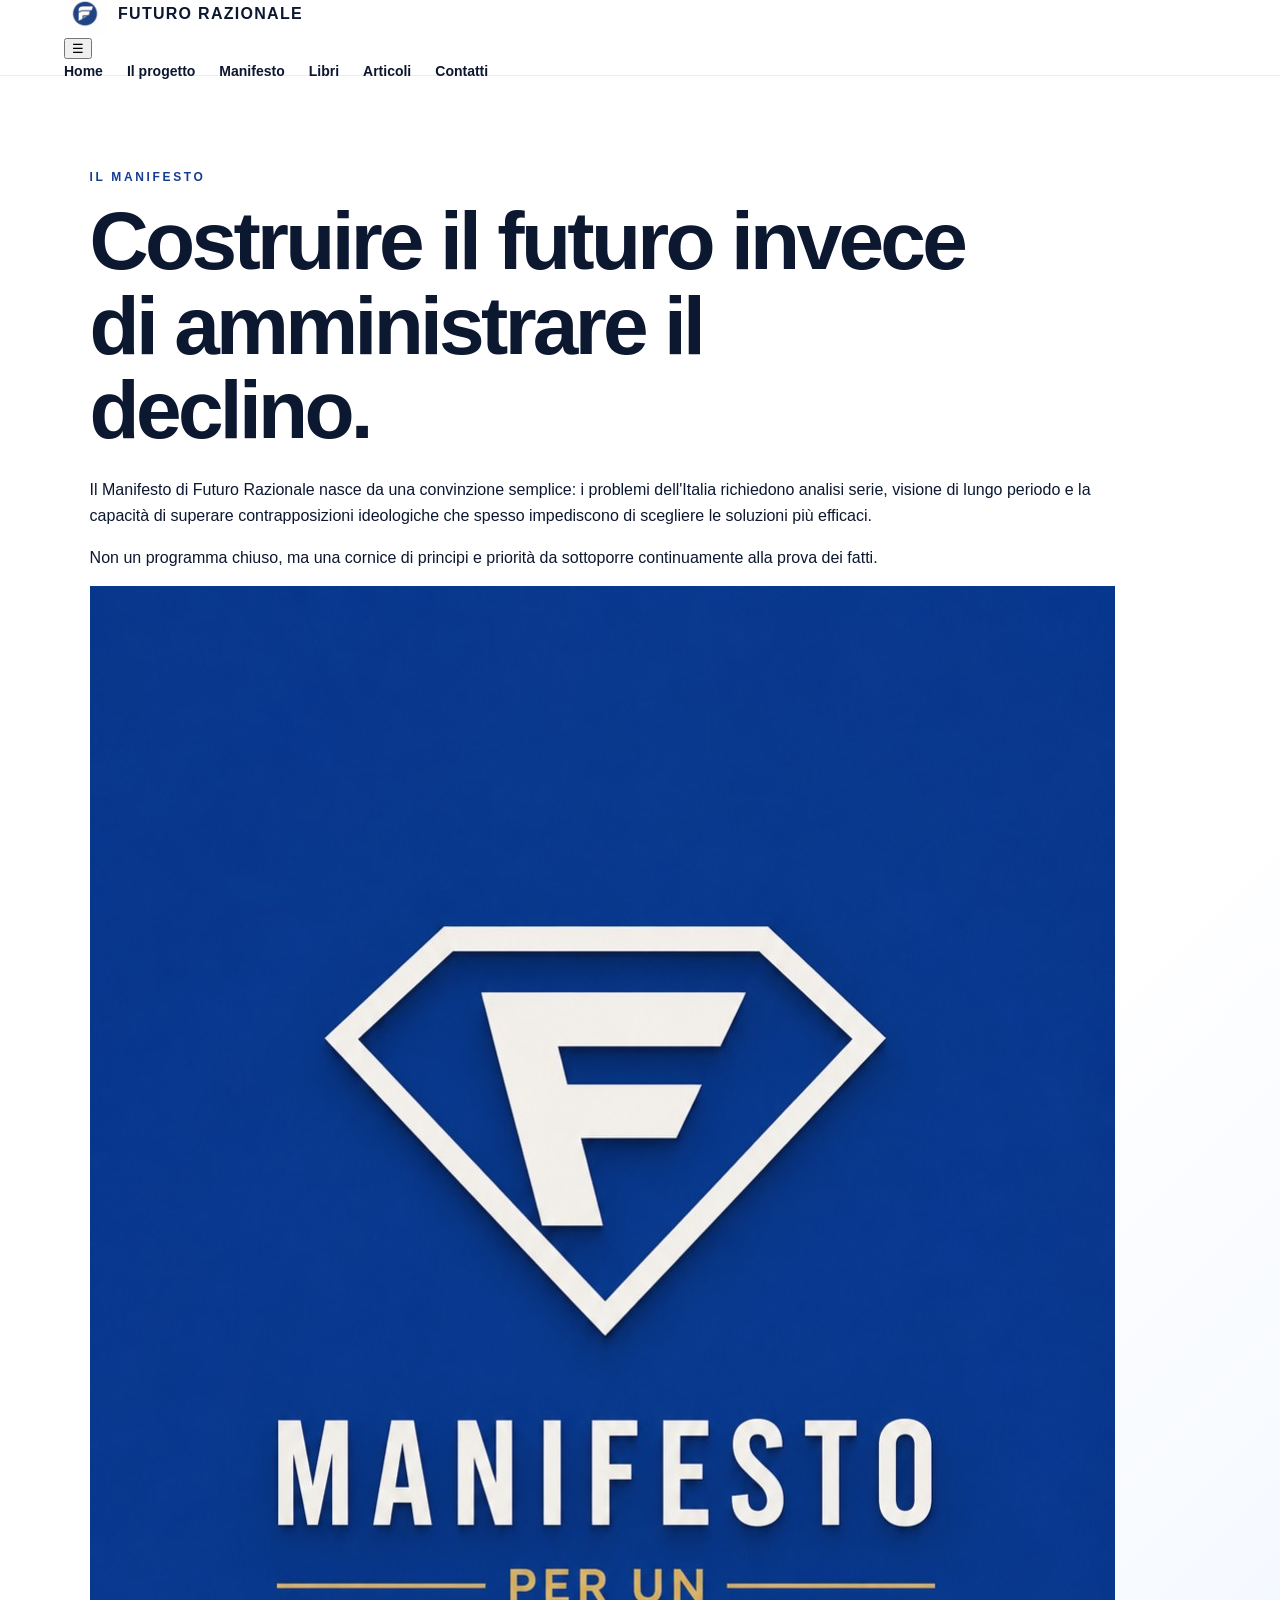
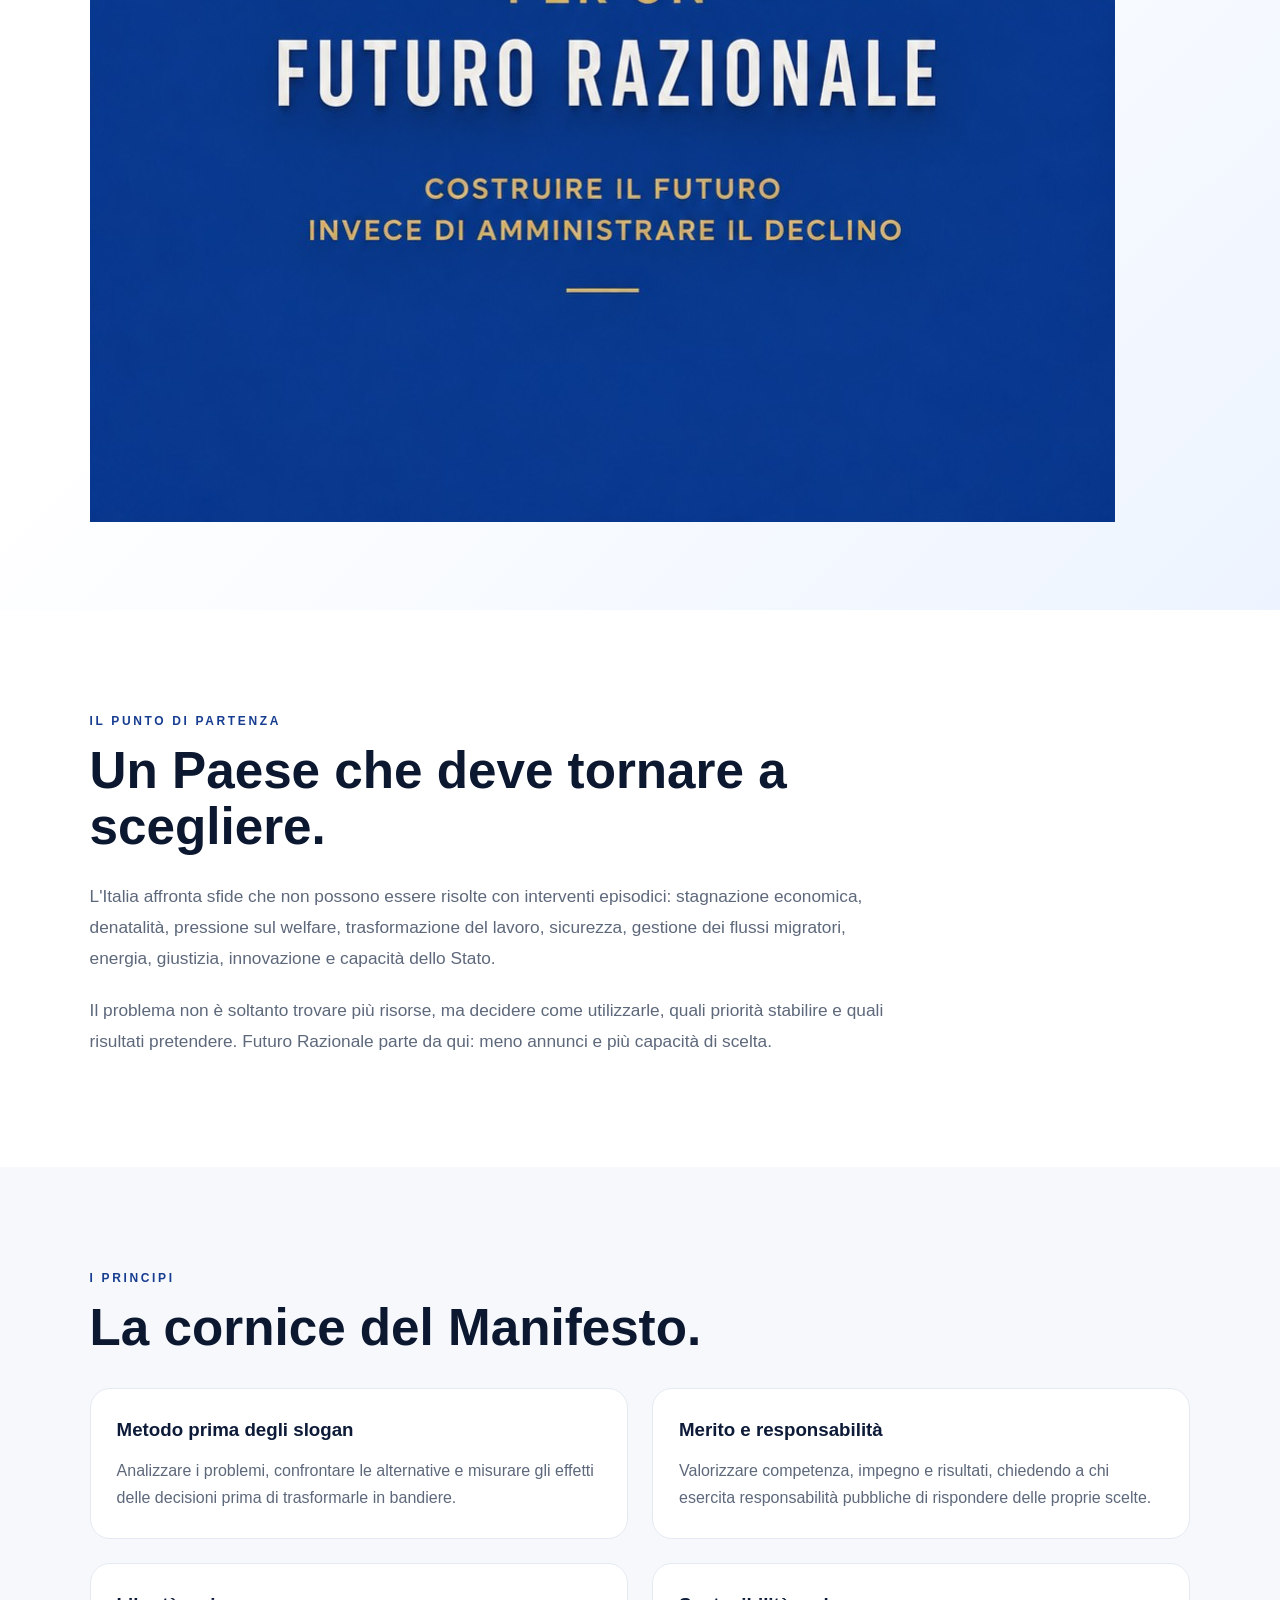
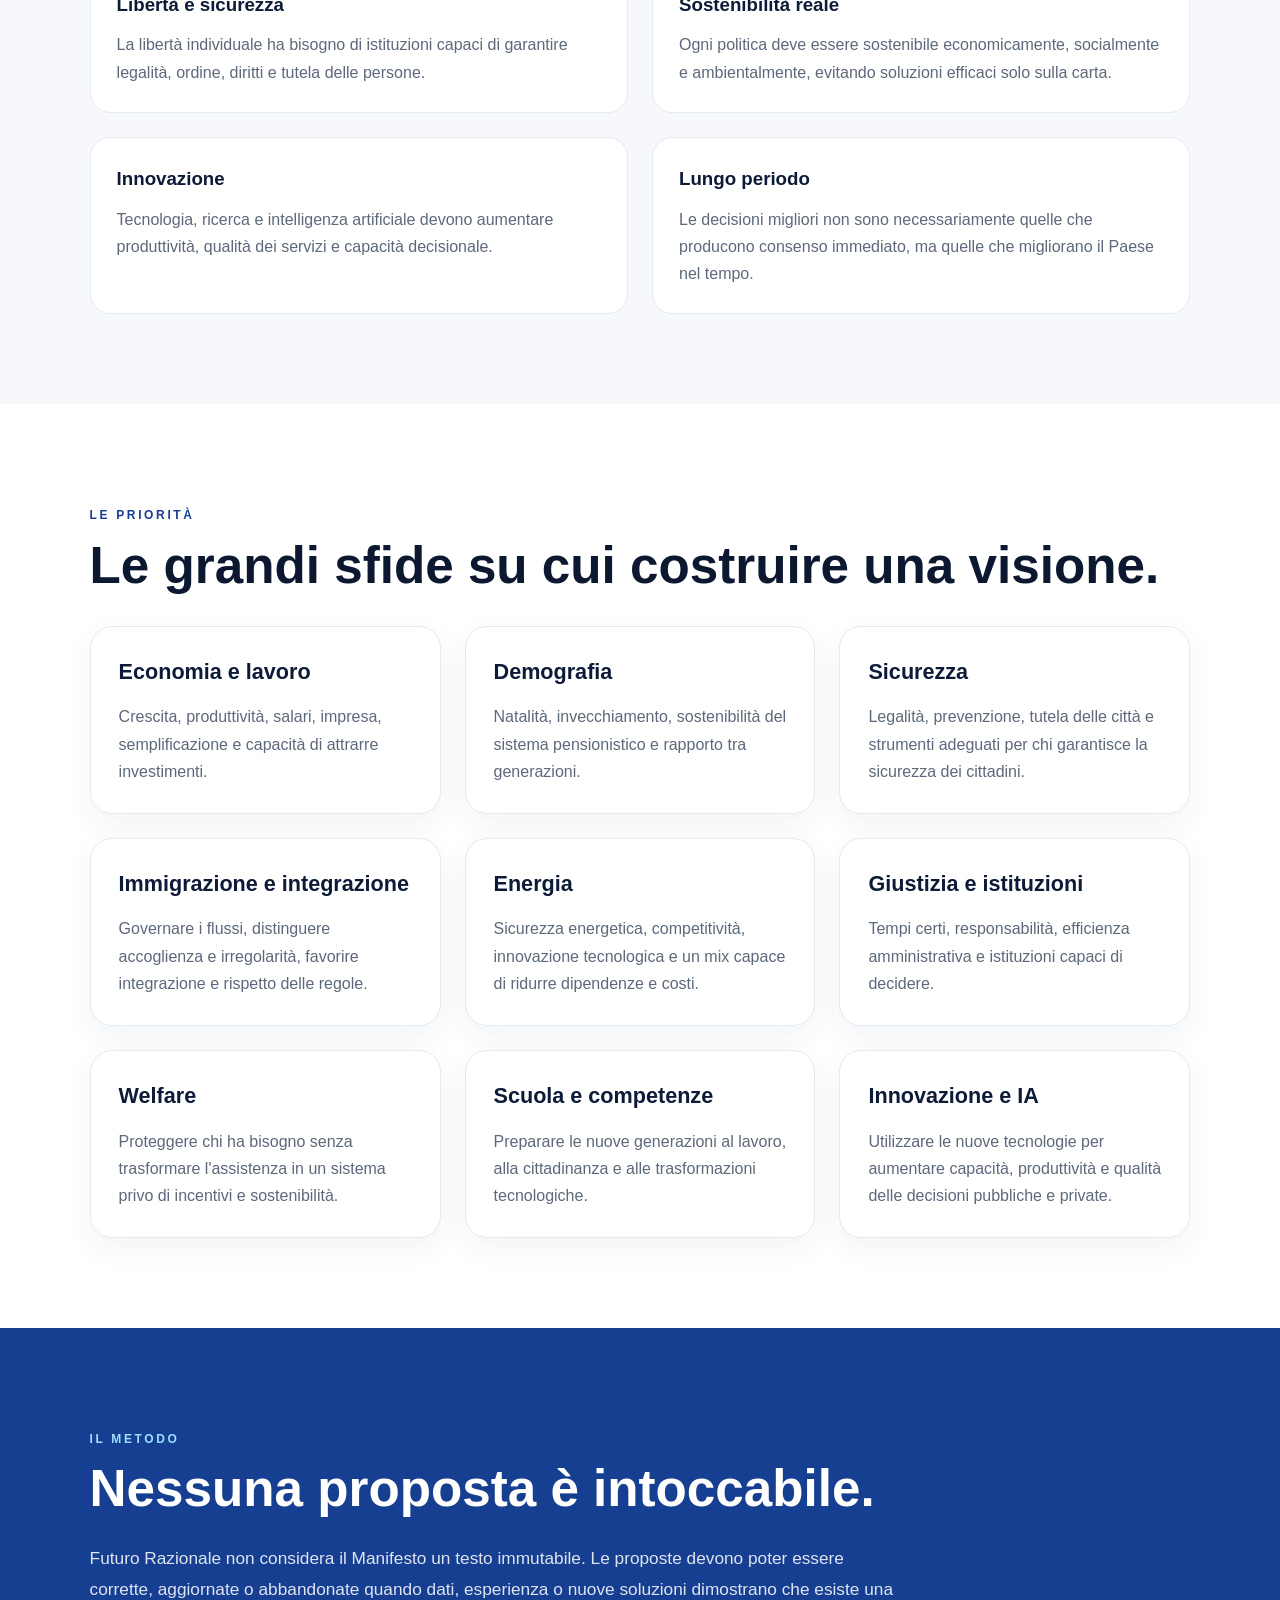
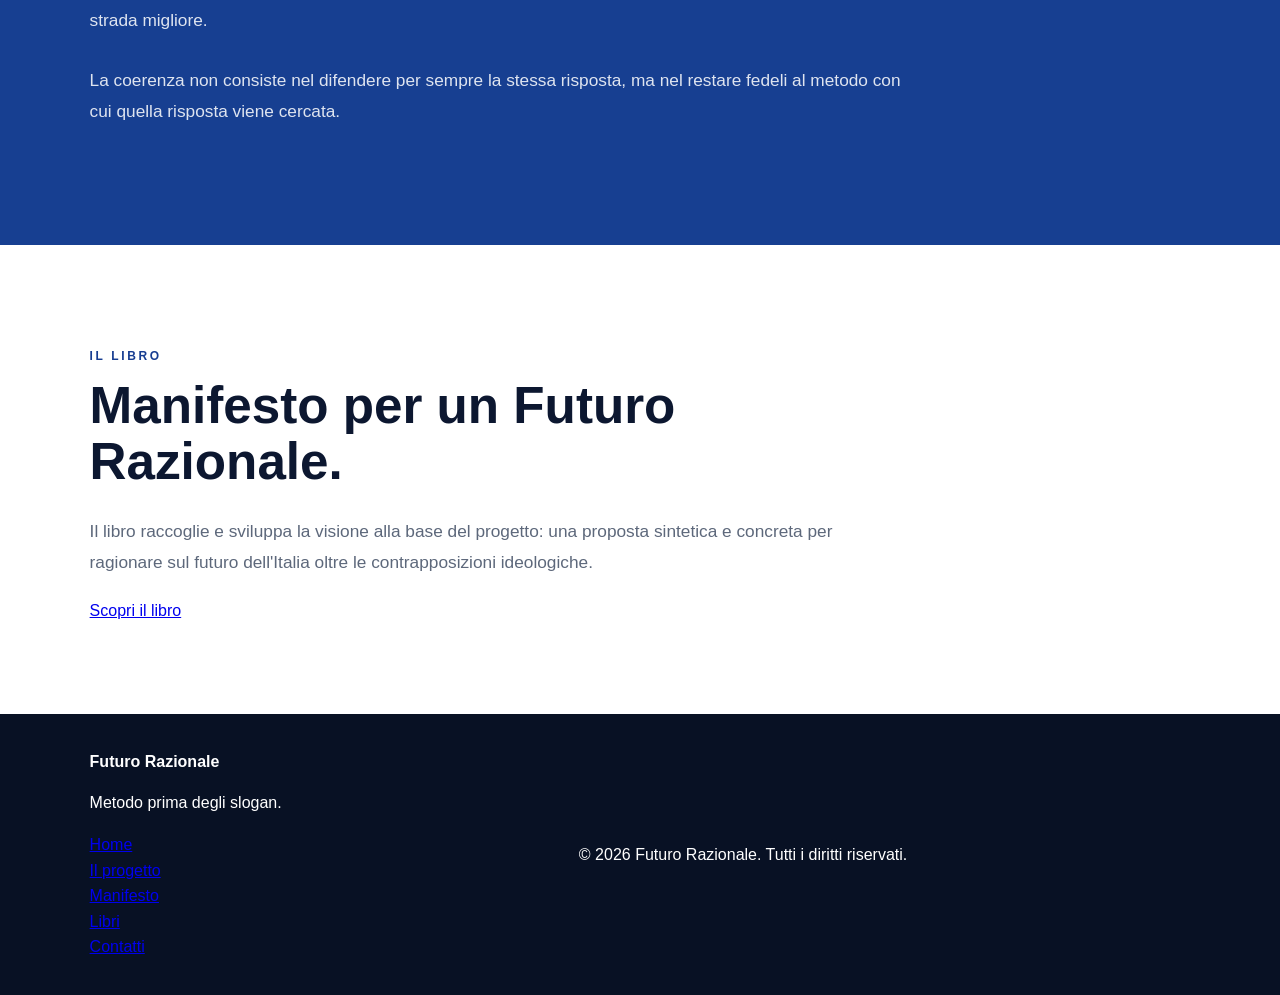
==== manifesto.html @ f37206ac "Create manifesto.html" ====
<!DOCTYPE html>
<html lang="it">
<head>
  <meta charset="UTF-8">
  <meta name="viewport" content="width=device-width, initial-scale=1.0">

  <title>Il Manifesto | Futuro Razionale</title>

  <meta name="description" content="Il Manifesto di Futuro Razionale: principi, metodo e priorità per affrontare con pragmatismo le principali sfide dell'Italia.">

  <link rel="stylesheet" href="style.css">
</head>

<body class="manifesto-page">

  <header class="site-header">
    <div class="container nav-wrap">

      <a href="index.html" class="brand">
        <img src="assets/logo.png" alt="Logo Futuro Razionale" class="brand-logo">
        <span>FUTURO RAZIONALE</span>
      </a>

      <button class="menu-toggle" aria-label="Apri menu">
        ☰
      </button>

      <nav class="nav-links">
        <a href="index.html">Home</a>
        <a href="progetto.html">Il progetto</a>
        <a href="manifesto.html">Manifesto</a>
        <a href="index.html#libri">Libri</a>
        <a href="index.html#articoli">Articoli</a>
        <a href="index.html#contatti">Contatti</a>
      </nav>

    </div>
  </header>


  <main>

    <section class="hero">
      <div class="container hero-grid">

        <div class="hero-copy">

          <p class="eyebrow">IL MANIFESTO</p>

          <h1>
            Costruire il futuro invece di amministrare il declino.
          </h1>

          <p class="hero-text">
            Il Manifesto di Futuro Razionale nasce da una convinzione semplice:
            i problemi dell'Italia richiedono analisi serie, visione di lungo
            periodo e la capacità di superare contrapposizioni ideologiche
            che spesso impediscono di scegliere le soluzioni più efficaci.
          </p>

          <p class="hero-text">
            Non un programma chiuso, ma una cornice di principi e priorità
            da sottoporre continuamente alla prova dei fatti.
          </p>

        </div>

        <div class="hero-visual">
          <img src="assets/manifesto.png" alt="Copertina Manifesto per un Futuro Razionale">
        </div>

      </div>
    </section>


    <section class="section">
      <div class="container narrow">

        <p class="eyebrow">IL PUNTO DI PARTENZA</p>

        <h2>
          Un Paese che deve tornare a scegliere.
        </h2>

        <p class="body-text">
          L'Italia affronta sfide che non possono essere risolte con interventi
          episodici: stagnazione economica, denatalità, pressione sul welfare,
          trasformazione del lavoro, sicurezza, gestione dei flussi migratori,
          energia, giustizia, innovazione e capacità dello Stato.
        </p>

        <p class="body-text">
          Il problema non è soltanto trovare più risorse, ma decidere come
          utilizzarle, quali priorità stabilire e quali risultati pretendere.
          Futuro Razionale parte da qui: meno annunci e più capacità di scelta.
        </p>

      </div>
    </section>


    <section class="section section-light">
      <div class="container">

        <p class="eyebrow">I PRINCIPI</p>

        <h2>
          La cornice del Manifesto.
        </h2>

        <div class="principles">

          <div class="principle">
            <h3>Metodo prima degli slogan</h3>
            <p>
              Analizzare i problemi, confrontare le alternative e misurare
              gli effetti delle decisioni prima di trasformarle in bandiere.
            </p>
          </div>

          <div class="principle">
            <h3>Merito e responsabilità</h3>
            <p>
              Valorizzare competenza, impegno e risultati, chiedendo a chi
              esercita responsabilità pubbliche di rispondere delle proprie scelte.
            </p>
          </div>

          <div class="principle">
            <h3>Libertà e sicurezza</h3>
            <p>
              La libertà individuale ha bisogno di istituzioni capaci di garantire
              legalità, ordine, diritti e tutela delle persone.
            </p>
          </div>

          <div class="principle">
            <h3>Sostenibilità reale</h3>
            <p>
              Ogni politica deve essere sostenibile economicamente, socialmente
              e ambientalmente, evitando soluzioni efficaci solo sulla carta.
            </p>
          </div>

          <div class="principle">
            <h3>Innovazione</h3>
            <p>
              Tecnologia, ricerca e intelligenza artificiale devono aumentare
              produttività, qualità dei servizi e capacità decisionale.
            </p>
          </div>

          <div class="principle">
            <h3>Lungo periodo</h3>
            <p>
              Le decisioni migliori non sono necessariamente quelle che producono
              consenso immediato, ma quelle che migliorano il Paese nel tempo.
            </p>
          </div>

        </div>

      </div>
    </section>


    <section class="section">
      <div class="container">

        <p class="eyebrow">LE PRIORITÀ</p>

        <h2>
          Le grandi sfide su cui costruire una visione.
        </h2>

        <div class="content-grid">

          <article class="content-card">
            <h3>Economia e lavoro</h3>
            <p>
              Crescita, produttività, salari, impresa, semplificazione
              e capacità di attrarre investimenti.
            </p>
          </article>

          <article class="content-card">
            <h3>Demografia</h3>
            <p>
              Natalità, invecchiamento, sostenibilità del sistema pensionistico
              e rapporto tra generazioni.
            </p>
          </article>

          <article class="content-card">
            <h3>Sicurezza</h3>
            <p>
              Legalità, prevenzione, tutela delle città e strumenti adeguati
              per chi garantisce la sicurezza dei cittadini.
            </p>
          </article>

          <article class="content-card">
            <h3>Immigrazione e integrazione</h3>
            <p>
              Governare i flussi, distinguere accoglienza e irregolarità,
              favorire integrazione e rispetto delle regole.
            </p>
          </article>

          <article class="content-card">
            <h3>Energia</h3>
            <p>
              Sicurezza energetica, competitività, innovazione tecnologica
              e un mix capace di ridurre dipendenze e costi.
            </p>
          </article>

          <article class="content-card">
            <h3>Giustizia e istituzioni</h3>
            <p>
              Tempi certi, responsabilità, efficienza amministrativa
              e istituzioni capaci di decidere.
            </p>
          </article>

          <article class="content-card">
            <h3>Welfare</h3>
            <p>
              Proteggere chi ha bisogno senza trasformare l'assistenza
              in un sistema privo di incentivi e sostenibilità.
            </p>
          </article>

          <article class="content-card">
            <h3>Scuola e competenze</h3>
            <p>
              Preparare le nuove generazioni al lavoro, alla cittadinanza
              e alle trasformazioni tecnologiche.
            </p>
          </article>

          <article class="content-card">
            <h3>Innovazione e IA</h3>
            <p>
              Utilizzare le nuove tecnologie per aumentare capacità,
              produttività e qualità delle decisioni pubbliche e private.
            </p>
          </article>

        </div>

      </div>
    </section>


    <section class="section section-blue">
      <div class="container narrow">

        <p class="eyebrow eyebrow-light">IL METODO</p>

        <h2 class="light-title">
          Nessuna proposta è intoccabile.
        </h2>

        <p class="light-text">
          Futuro Razionale non considera il Manifesto un testo immutabile.
          Le proposte devono poter essere corrette, aggiornate o abbandonate
          quando dati, esperienza o nuove soluzioni dimostrano che esiste
          una strada migliore.
        </p>

        <p class="light-text">
          La coerenza non consiste nel difendere per sempre la stessa risposta,
          ma nel restare fedeli al metodo con cui quella risposta viene cercata.
        </p>

      </div>
    </section>


    <section class="section">
      <div class="container narrow">

        <p class="eyebrow">IL LIBRO</p>

        <h2>
          Manifesto per un Futuro Razionale.
        </h2>

        <p class="body-text">
          Il libro raccoglie e sviluppa la visione alla base del progetto:
          una proposta sintetica e concreta per ragionare sul futuro dell'Italia
          oltre le contrapposizioni ideologiche.
        </p>

        <a href="index.html#libri" class="button">
          Scopri il libro
        </a>

      </div>
    </section>


  </main>


  <footer class="site-footer">
    <div class="container footer-inner">

      <div>
        <strong>Futuro Razionale</strong>
        <p>Metodo prima degli slogan.</p>
      </div>

      <div class="footer-links">
        <a href="index.html">Home</a>
        <a href="progetto.html">Il progetto</a>
        <a href="manifesto.html">Manifesto</a>
        <a href="index.html#libri">Libri</a>
        <a href="index.html#contatti">Contatti</a>
      </div>

    </div>

    <div class="container footer-bottom">
      <p>© 2026 Futuro Razionale. Tutti i diritti riservati.</p>
    </div>
  </footer>


  <script src="script.js"></script>

</body>
  </html>
---- style.css ----
:root{--blue:#173d91;--dark:#0c1730;--sky:#67c8ee;--paper:#f6f8fc;--gold:#c7a45b}*{box-sizing:border-box}html{scroll-behavior:smooth}body{margin:0;font-family:Arial,Helvetica,sans-serif;color:var(--dark);background:#fff;line-height:1.6}header{height:76px;display:flex;align-items:center;justify-content:space-between;padding:0 max(5vw,22px);position:sticky;top:0;background:rgba(255,255,255,.96);backdrop-filter:blur(10px);z-index:5;border-bottom:1px solid #e8ecf4}.brand{display:flex;align-items:center;gap:12px;text-decoration:none;color:var(--dark);font-weight:800;letter-spacing:.08em}.brand img{width:42px;height:42px}nav{display:flex;gap:24px}nav a{text-decoration:none;color:var(--dark);font-size:14px;font-weight:700}#menu{display:none;border:0;background:none;font-size:26px}.hero{min-height:76vh;display:grid;grid-template-columns:1.35fr .65fr;align-items:center;gap:5vw;padding:80px max(7vw,24px);background:linear-gradient(135deg,#fff 58%,#edf4ff)}h1{font-size:clamp(44px,7vw,82px);line-height:1.03;letter-spacing:-.045em;margin:.15em 0 .3em;max-width:900px}h1 span{color:var(--blue)}.lead{font-size:clamp(18px,2vw,23px);max-width:720px;color:#526078}.eyebrow{font-size:12px;font-weight:900;letter-spacing:.22em;color:var(--blue)}.hero-logo{width:min(330px,75vw);justify-self:center;filter:drop-shadow(0 20px 35px #173d9130)}.actions{display:flex;gap:12px;margin-top:32px;flex-wrap:wrap}.actions a,.textlink{font-weight:800;text-decoration:none}.primary{background:var(--blue);color:white;padding:14px 20px;border-radius:8px}.secondary{border:1px solid #cdd6e6;color:var(--dark);padding:13px 20px;border-radius:8px}.section{padding:90px max(7vw,24px)}.section h2{font-size:clamp(32px,4vw,52px);line-height:1.1;margin:.2em 0 .5em}.intro p:not(.eyebrow),.statement p:not(.eyebrow){font-size:20px;max-width:850px;color:#526078}.textlink{color:var(--blue)}.alt{background:var(--paper)}.books{display:grid;grid-template-columns:1fr 1fr;gap:28px;margin-top:40px}.books article{background:#fff;border:1px solid #e1e6ef;border-radius:16px;padding:24px;display:grid;grid-template-columns:145px 1fr;gap:24px;box-shadow:0 8px 30px #152b5210}.books img{width:145px;max-height:215px;object-fit:contain}.books h3{margin-top:8px;font-size:22px;line-height:1.25}.soon{font-size:13px;color:#738099;font-weight:bold}.topics{display:grid;grid-template-columns:repeat(3,1fr);gap:16px;margin-top:35px}.topics div{border-top:3px solid var(--blue);padding:22px;background:var(--paper);min-height:135px}.topics b{display:block;font-size:20px;margin-bottom:8px}.topics span{color:#657187}.statement{background:var(--dark);color:#fff}.statement .eyebrow{color:var(--sky)}.statement p:not(.eyebrow){color:#c8d2e6}footer{padding:35px max(7vw,24px);display:flex;align-items:center;gap:14px;background:#081124;color:#fff}footer img{width:46px}footer div{display:flex;flex-direction:column;margin-right:auto}footer small{color:#aebbd3}@media(max-width:760px){header{height:68px}.brand span{font-size:13px}#menu{display:block}nav{display:none;position:absolute;top:68px;left:0;right:0;background:white;padding:20px 24px;flex-direction:column;border-bottom:1px solid #ddd}nav.open{display:flex}.hero{grid-template-columns:1fr;padding-top:55px}.hero-logo{width:190px;grid-row:1;justify-self:start}.books{grid-template-columns:1fr}.books article{grid-template-columns:105px 1fr}.books img{width:105px}.topics{grid-template-columns:1fr 1fr}.section{padding-top:65px;padding-bottom:65px}}@media(max-width:470px){.topics{grid-template-columns:1fr}.books article{grid-template-columns:1fr}.books img{width:135px}.hero-logo{width:150px}}
/* ===== PAGINA IL PROGETTO ===== */

.content-grid {
  display: grid;
  grid-template-columns: repeat(3, 1fr);
  gap: 24px;
  margin-top: 32px;
}

.content-card {
  background: #ffffff;
  border: 1px solid #e4e9f2;
  border-radius: 22px;
  padding: 28px;
  box-shadow: 0 10px 30px rgba(20, 55, 110, 0.06);
}

.content-card h3 {
  margin-top: 0;
  margin-bottom: 14px;
  font-size: 1.35rem;
  color: #0d1b38;
}

.content-card p {
  margin: 0;
  line-height: 1.7;
  color: #5d687b;
}

.principles {
  display: grid;
  grid-template-columns: repeat(2, 1fr);
  gap: 24px;
  margin-top: 32px;
}

.principle {
  background: #ffffff;
  border-radius: 20px;
  padding: 26px;
  border: 1px solid #e5eaf2;
}

.principle h3 {
  margin-top: 0;
  margin-bottom: 12px;
  color: #0d1b38;
}

.principle p {
  margin: 0;
  line-height: 1.7;
  color: #5d687b;
}

.narrow {
  max-width: 820px;
}

.body-text {
  font-size: 1.08rem;
  line-height: 1.8;
  color: #5d687b;
  margin-bottom: 20px;
}

.section-light {
  background: #f6f8fc;
}

.section-blue {
  background: #173f91;
  color: #ffffff;
}

.eyebrow-light {
  color: #9ddfff;
}

.light-title {
  color: #ffffff;
}

.light-text {
  color: rgba(255, 255, 255, 0.86);
  font-size: 1.08rem;
  line-height: 1.8;
  margin-bottom: 28px;
}

.button-light {
  display: inline-block;
  background: #ffffff;
  color: #173f91;
  padding: 14px 22px;
  border-radius: 12px;
  text-decoration: none;
  font-weight: 700;
}

.progetto-page .hero {
  padding-top: 72px;
  padding-bottom: 72px;
}

.progetto-page .hero-grid {
  align-items: center;
  gap: 56px;
}

.progetto-page .hero-visual img {
  width: min(100%, 360px);
  max-width: 360px;
  margin: 0 auto;
  display: block;
}

.progetto-page .section {
  padding-top: 84px;
  padding-bottom: 84px;
}

@media (max-width: 800px) {

  .content-grid,
  .principles {
    grid-template-columns: 1fr;
  }

  .progetto-page .hero {
    padding-top: 48px;
    padding-bottom: 48px;
  }

  .progetto-page .hero-grid {
    gap: 32px;
  }

  .progetto-page .hero-visual img {
    width: 210px;
    max-width: 210px;
  }

  .progetto-page .section {
    padding-top: 58px;
    padding-bottom: 58px;
  }

  .content-card,
  .principle {
    padding: 22px;
  }

  .body-text,
  .light-text {
    font-size: 1rem;
    line-height: 1.7;
  }
}
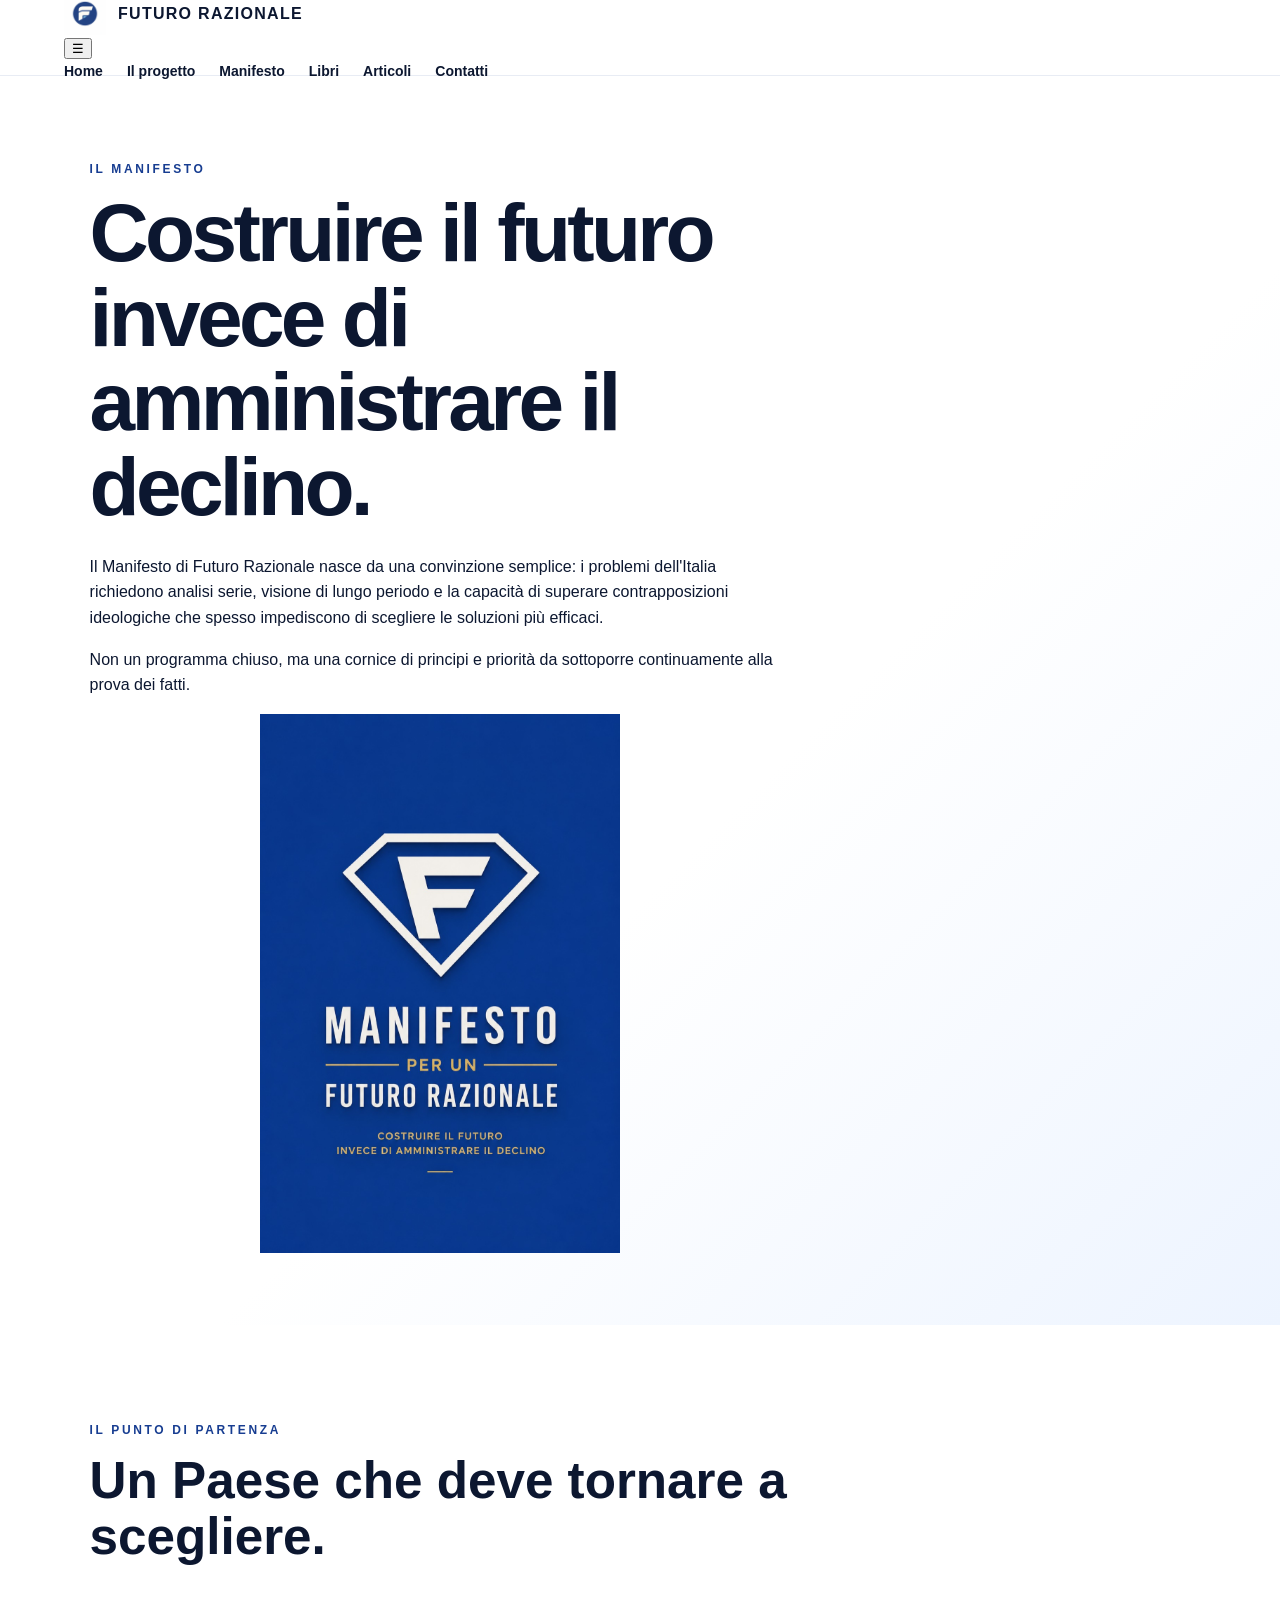
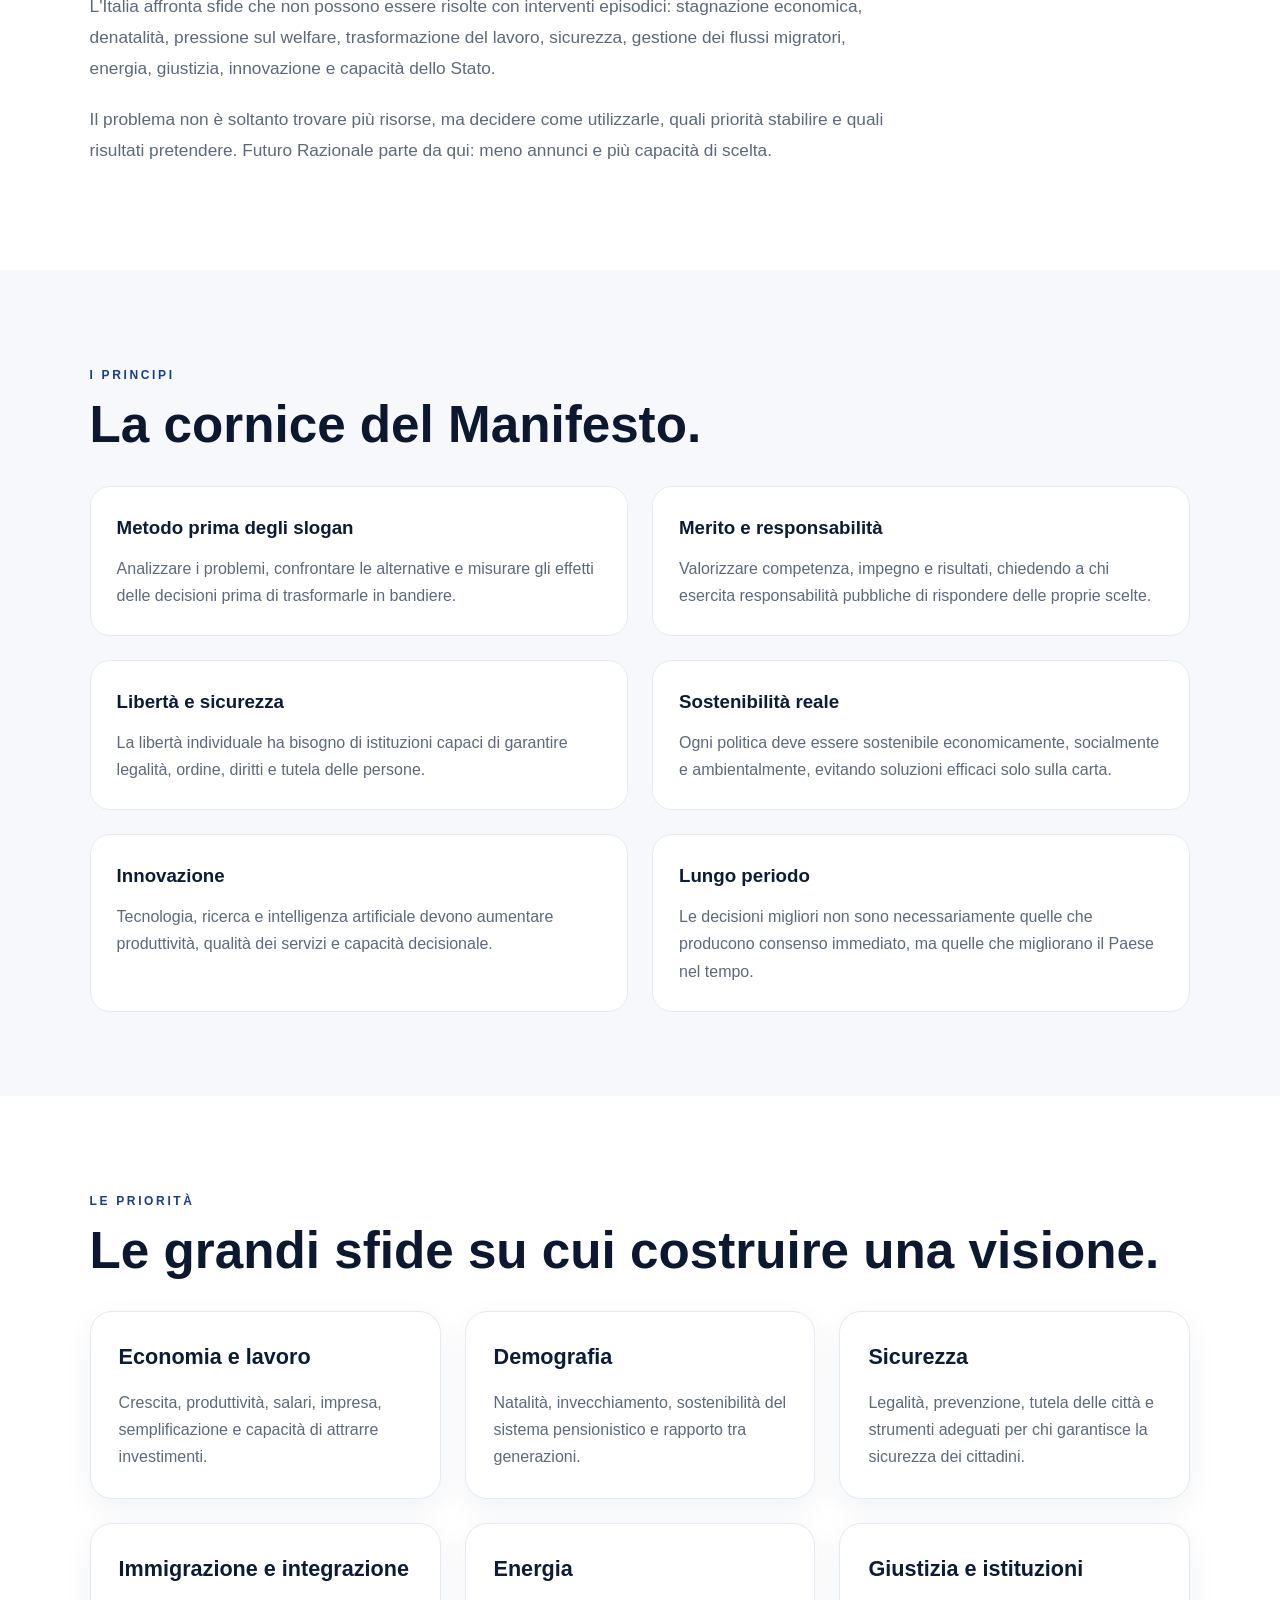
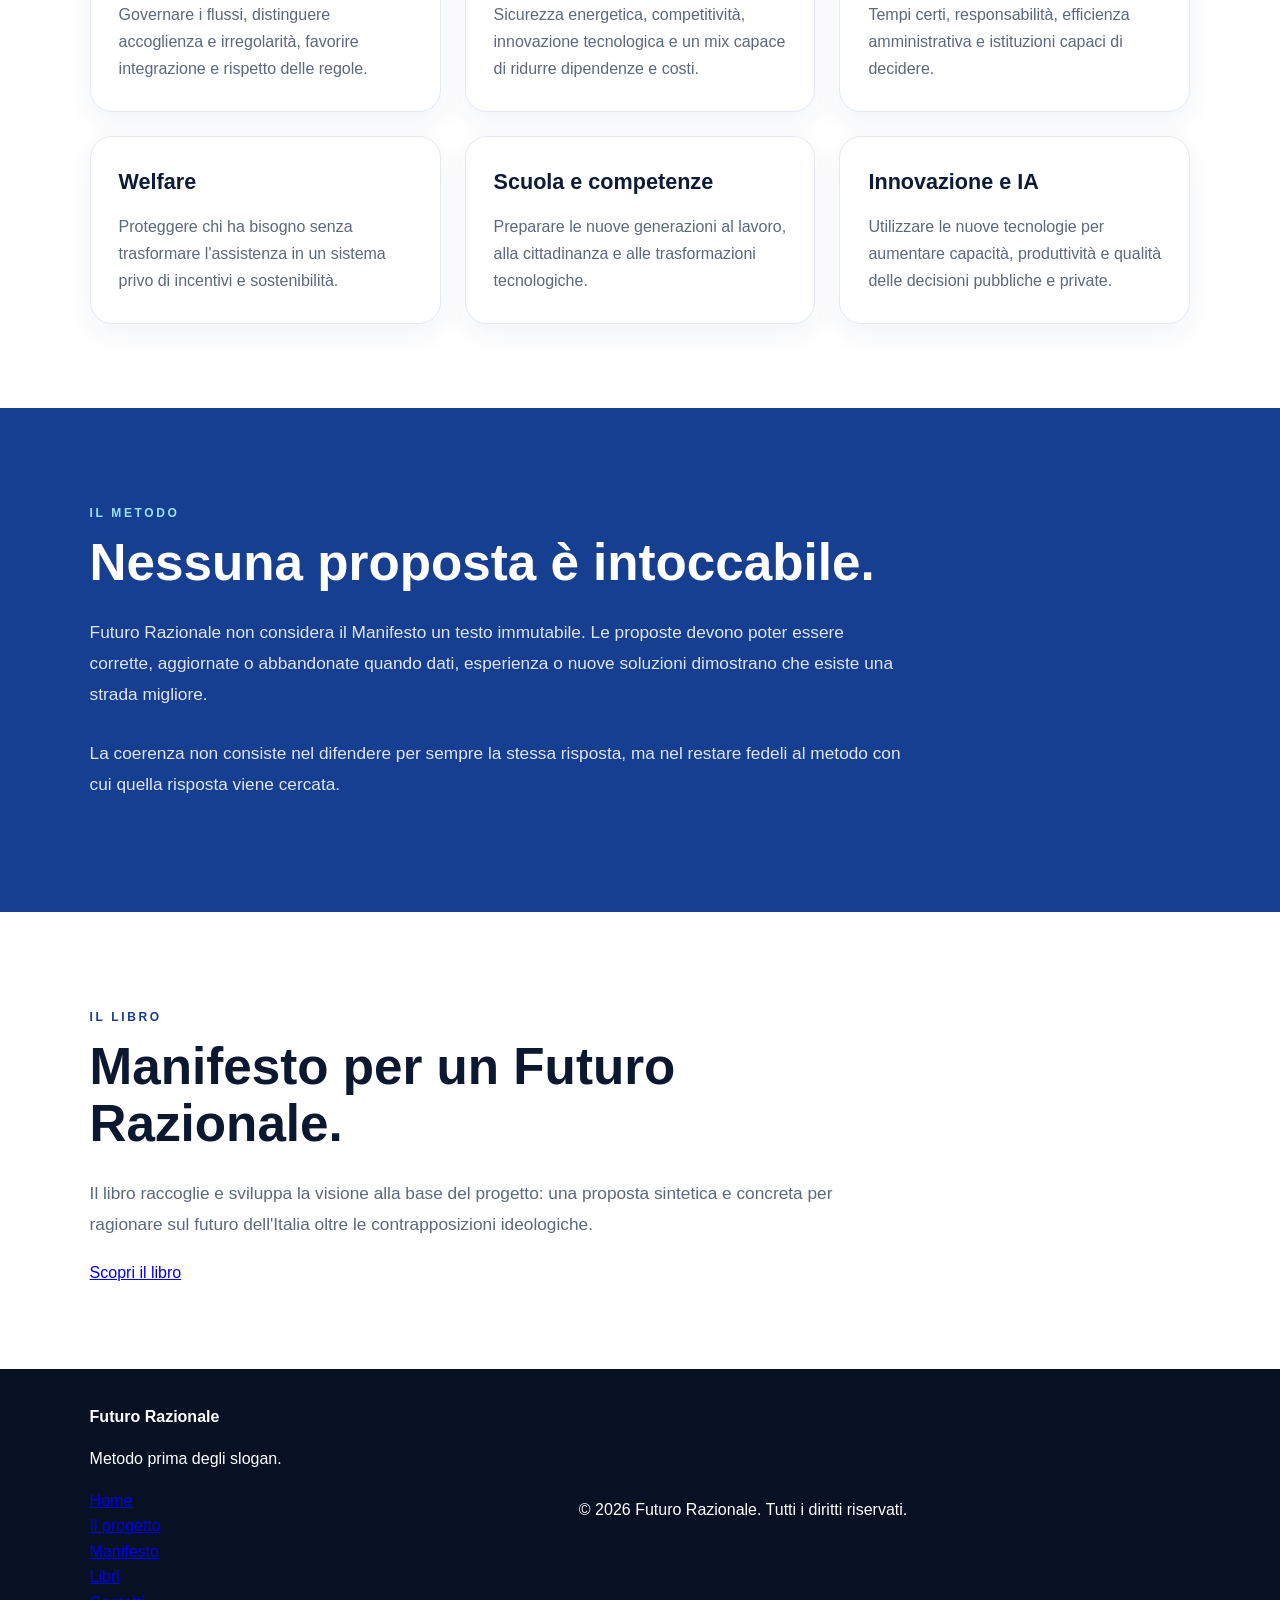
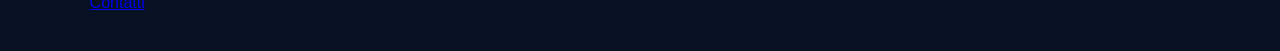
==== commit 8e742b00: "Update manifesto.html" ====
--- a/manifesto.html
+++ b/manifesto.html
@@ -11,7 +11,7 @@
   <link rel="stylesheet" href="style.css">
 </head>
 
-<body class="manifesto-page">
+<body class="progetto-page manifesto-page">
 
   <header class="site-header">
     <div class="container nav-wrap">
